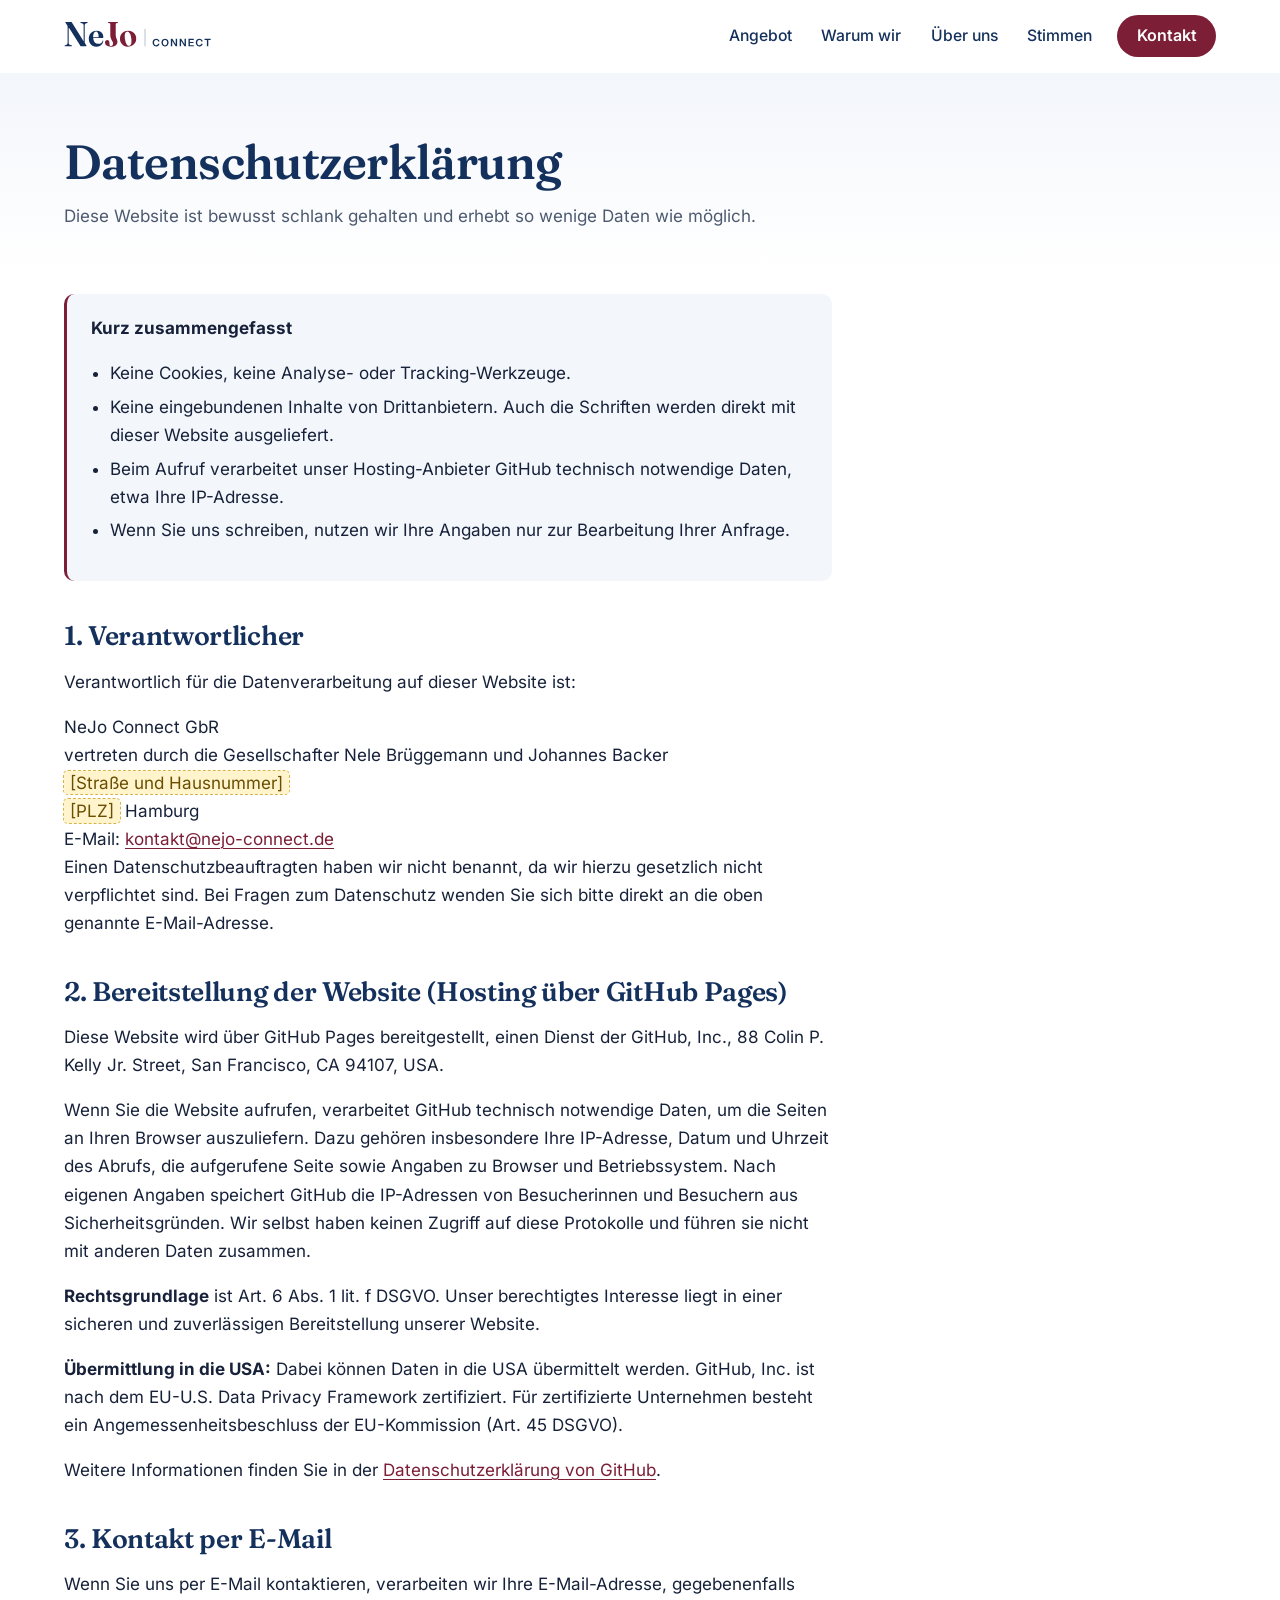
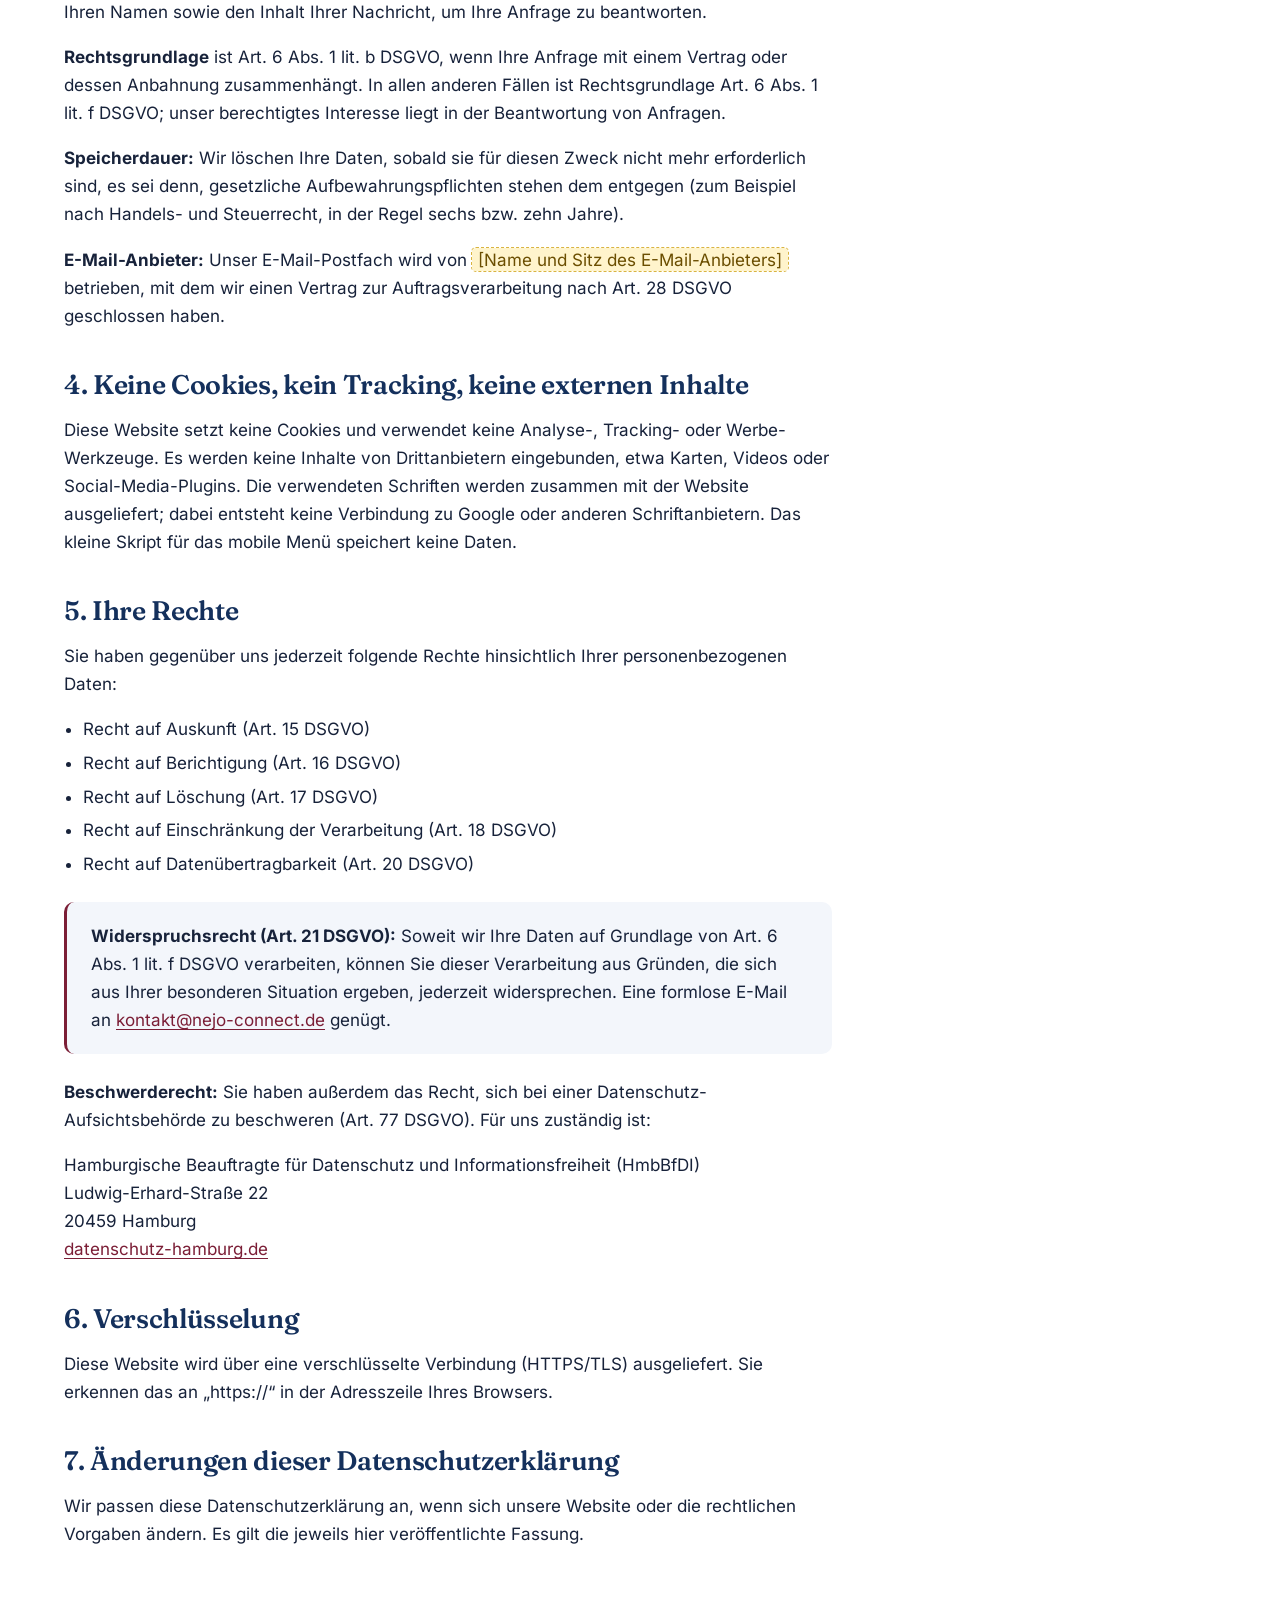
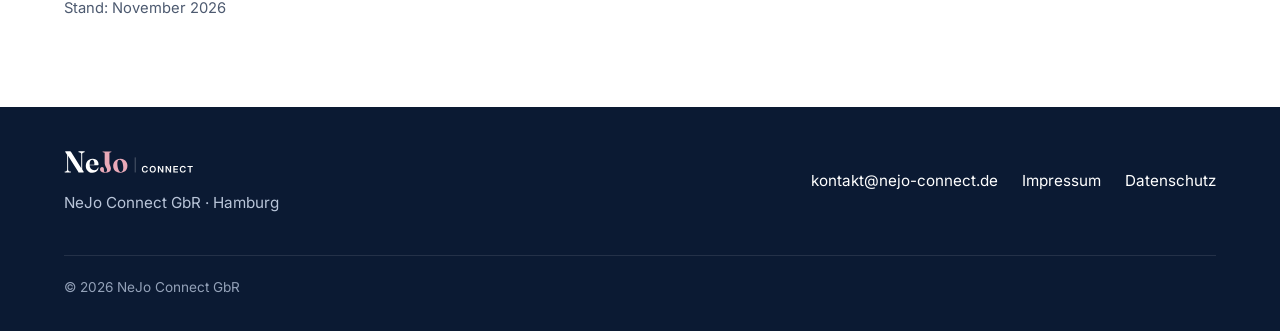
==== datenschutz.html @ c1de3fc2 "Erste Version der Website der NeJo Connect GbR One-Pager mit Angebot, Warum wir, Über uns, Stimmen u" ====
<!doctype html>
<html lang="de" class="no-js">
<head>
  <meta charset="utf-8">
  <meta name="viewport" content="width=device-width, initial-scale=1">
  <title>Datenschutz – NeJo Connect</title>
  <meta name="description" content="Datenschutzerklärung der NeJo Connect GbR, Hamburg.">
  <meta name="theme-color" content="#14305c">
  <link rel="icon" href="assets/img/favicon.svg" type="image/svg+xml">
  <link rel="icon" href="assets/img/favicon-32.png" sizes="32x32" type="image/png">
  <link rel="apple-touch-icon" href="assets/img/apple-touch-icon.png">
  <link rel="preload" href="assets/fonts/fraunces.woff2" as="font" type="font/woff2" crossorigin>
  <link rel="preload" href="assets/fonts/inter.woff2" as="font" type="font/woff2" crossorigin>
  <link rel="stylesheet" href="assets/css/style.css">
  <script src="assets/js/main.js" defer></script>
</head>
<body>
  <a class="skip-link" href="#inhalt">Zum Inhalt springen</a>

  <header class="site-header">
    <div class="container header-inner">
      <a class="brand" href="index.html" aria-label="NeJo Connect – zur Startseite">
        <img src="assets/img/logo.svg" alt="NeJo Connect" width="270" height="70">
      </a>
      <button class="nav-toggle" type="button" aria-expanded="false" aria-controls="hauptnavigation">
        <span class="nav-toggle-icon" aria-hidden="true"></span>
        <span class="nav-toggle-label">Menü</span>
      </button>
      <nav class="site-nav" id="hauptnavigation" aria-label="Hauptnavigation">
        <ul>
          <li><a href="index.html#angebot">Angebot</a></li>
          <li><a href="index.html#warum-wir">Warum wir</a></li>
          <li><a href="index.html#ueber-uns">Über uns</a></li>
          <li><a href="index.html#stimmen">Stimmen</a></li>
          <li><a class="btn btn-primary" href="index.html#kontakt">Kontakt</a></li>
        </ul>
      </nav>
    </div>
  </header>

  <main id="inhalt">
    <div class="legal-hero">
      <div class="container">
        <h1>Datenschutzerklärung</h1>
        <p>Diese Website ist bewusst schlank gehalten und erhebt so wenige Daten wie möglich.</p>
      </div>
    </div>

    <div class="container">
      <article class="legal">
        <div class="box">
          <p><strong>Kurz zusammengefasst</strong></p>
          <ul>
            <li>Keine Cookies, keine Analyse- oder Tracking-Werkzeuge.</li>
            <li>Keine eingebundenen Inhalte von Drittanbietern. Auch die Schriften werden direkt mit dieser Website ausgeliefert.</li>
            <li>Beim Aufruf verarbeitet unser Hosting-Anbieter GitHub technisch notwendige Daten, etwa Ihre IP-Adresse.</li>
            <li>Wenn Sie uns schreiben, nutzen wir Ihre Angaben nur zur Bearbeitung Ihrer Anfrage.</li>
          </ul>
        </div>

        <h2>1. Verantwortlicher</h2>
        <p>Verantwortlich für die Datenverarbeitung auf dieser Website ist:</p>
        <address>
          NeJo Connect GbR<br>
          vertreten durch die Gesellschafter Nele Brüggemann und Johannes Backer<br>
          <span class="placeholder">[Straße und Hausnummer]</span><br>
          <span class="placeholder">[PLZ]</span> Hamburg<br>
          E-Mail: <a href="mailto:kontakt@nejo-connect.de">kontakt@nejo-connect.de</a>
        </address>
        <p>
          Einen Datenschutzbeauftragten haben wir nicht benannt, da wir hierzu gesetzlich nicht
          verpflichtet sind. Bei Fragen zum Datenschutz wenden Sie sich bitte direkt an die oben
          genannte E-Mail-Adresse.
        </p>

        <h2>2. Bereitstellung der Website (Hosting über GitHub Pages)</h2>
        <p>
          Diese Website wird über GitHub Pages bereitgestellt, einen Dienst der GitHub, Inc.,
          88 Colin P. Kelly Jr. Street, San Francisco, CA 94107, USA.
        </p>
        <p>
          Wenn Sie die Website aufrufen, verarbeitet GitHub technisch notwendige Daten, um die Seiten
          an Ihren Browser auszuliefern. Dazu gehören insbesondere Ihre IP-Adresse, Datum und Uhrzeit
          des Abrufs, die aufgerufene Seite sowie Angaben zu Browser und Betriebssystem. Nach eigenen
          Angaben speichert GitHub die IP-Adressen von Besucherinnen und Besuchern aus
          Sicherheitsgründen. Wir selbst haben keinen Zugriff auf diese Protokolle und führen sie nicht
          mit anderen Daten zusammen.
        </p>
        <p>
          <strong>Rechtsgrundlage</strong> ist Art. 6 Abs. 1 lit. f DSGVO. Unser berechtigtes Interesse
          liegt in einer sicheren und zuverlässigen Bereitstellung unserer Website.
        </p>
        <p>
          <strong>Übermittlung in die USA:</strong> Dabei können Daten in die USA übermittelt werden.
          GitHub, Inc. ist nach dem EU-U.S. Data Privacy Framework zertifiziert. Für zertifizierte
          Unternehmen besteht ein Angemessenheitsbeschluss der EU-Kommission (Art. 45 DSGVO).
        </p>
        <p>
          Weitere Informationen finden Sie in der
          <a href="https://docs.github.com/de/site-policy/privacy-policies/github-general-privacy-statement" rel="noopener">Datenschutzerklärung von GitHub</a>.
        </p>

        <h2>3. Kontakt per E-Mail</h2>
        <p>
          Wenn Sie uns per E-Mail kontaktieren, verarbeiten wir Ihre E-Mail-Adresse, gegebenenfalls
          Ihren Namen sowie den Inhalt Ihrer Nachricht, um Ihre Anfrage zu beantworten.
        </p>
        <p>
          <strong>Rechtsgrundlage</strong> ist Art. 6 Abs. 1 lit. b DSGVO, wenn Ihre Anfrage mit einem
          Vertrag oder dessen Anbahnung zusammenhängt. In allen anderen Fällen ist Rechtsgrundlage
          Art. 6 Abs. 1 lit. f DSGVO; unser berechtigtes Interesse liegt in der Beantwortung von Anfragen.
        </p>
        <p>
          <strong>Speicherdauer:</strong> Wir löschen Ihre Daten, sobald sie für diesen Zweck nicht mehr
          erforderlich sind, es sei denn, gesetzliche Aufbewahrungspflichten stehen dem entgegen
          (zum Beispiel nach Handels- und Steuerrecht, in der Regel sechs bzw. zehn Jahre).
        </p>
        <p>
          <strong>E-Mail-Anbieter:</strong> Unser E-Mail-Postfach wird von
          <span class="placeholder">[Name und Sitz des E-Mail-Anbieters]</span> betrieben, mit dem wir
          einen Vertrag zur Auftragsverarbeitung nach Art. 28 DSGVO geschlossen haben.
        </p>

        <h2>4. Keine Cookies, kein Tracking, keine externen Inhalte</h2>
        <p>
          Diese Website setzt keine Cookies und verwendet keine Analyse-, Tracking- oder
          Werbe-Werkzeuge. Es werden keine Inhalte von Drittanbietern eingebunden, etwa Karten, Videos
          oder Social-Media-Plugins. Die verwendeten Schriften werden zusammen mit der Website
          ausgeliefert; dabei entsteht keine Verbindung zu Google oder anderen Schriftanbietern.
          Das kleine Skript für das mobile Menü speichert keine Daten.
        </p>

        <h2>5. Ihre Rechte</h2>
        <p>Sie haben gegenüber uns jederzeit folgende Rechte hinsichtlich Ihrer personenbezogenen Daten:</p>
        <ul>
          <li>Recht auf Auskunft (Art. 15 DSGVO)</li>
          <li>Recht auf Berichtigung (Art. 16 DSGVO)</li>
          <li>Recht auf Löschung (Art. 17 DSGVO)</li>
          <li>Recht auf Einschränkung der Verarbeitung (Art. 18 DSGVO)</li>
          <li>Recht auf Datenübertragbarkeit (Art. 20 DSGVO)</li>
        </ul>

        <div class="box">
          <p>
            <strong>Widerspruchsrecht (Art. 21 DSGVO):</strong> Soweit wir Ihre Daten auf Grundlage
            von Art. 6 Abs. 1 lit. f DSGVO verarbeiten, können Sie dieser Verarbeitung aus Gründen,
            die sich aus Ihrer besonderen Situation ergeben, jederzeit widersprechen. Eine formlose
            E-Mail an <a href="mailto:kontakt@nejo-connect.de">kontakt@nejo-connect.de</a> genügt.
          </p>
        </div>

        <p>
          <strong>Beschwerderecht:</strong> Sie haben außerdem das Recht, sich bei einer
          Datenschutz-Aufsichtsbehörde zu beschweren (Art. 77 DSGVO). Für uns zuständig ist:
        </p>
        <address>
          Hamburgische Beauftragte für Datenschutz und Informationsfreiheit (HmbBfDI)<br>
          Ludwig-Erhard-Straße 22<br>
          20459 Hamburg<br>
          <a href="https://datenschutz-hamburg.de" rel="noopener">datenschutz-hamburg.de</a>
        </address>

        <h2>6. Verschlüsselung</h2>
        <p>
          Diese Website wird über eine verschlüsselte Verbindung (HTTPS/TLS) ausgeliefert. Sie
          erkennen das an „https://“ in der Adresszeile Ihres Browsers.
        </p>

        <h2>7. Änderungen dieser Datenschutzerklärung</h2>
        <p>
          Wir passen diese Datenschutzerklärung an, wenn sich unsere Website oder die rechtlichen
          Vorgaben ändern. Es gilt die jeweils hier veröffentlichte Fassung.
        </p>

        <p class="meta">Stand: November 2026</p>
      </article>
    </div>
  </main>

  <footer class="site-footer">
    <div class="container footer-inner">
      <div class="footer-brand">
        <img src="assets/img/logo-hell.svg" alt="NeJo Connect" width="270" height="70">
        <p>NeJo Connect GbR · Hamburg</p>
      </div>
      <nav class="footer-nav" aria-label="Rechtliches und Kontakt">
        <ul>
          <li><a href="mailto:kontakt@nejo-connect.de">kontakt@nejo-connect.de</a></li>
          <li><a href="impressum.html">Impressum</a></li>
          <li><a href="datenschutz.html" aria-current="page">Datenschutz</a></li>
        </ul>
      </nav>
    </div>
    <div class="container footer-bottom">
      <p>© 2026 NeJo Connect GbR</p>
    </div>
  </footer>
</body>
</html>
---- assets/css/style.css ----
/* ==========================================================================
   NeJo Connect GbR – Stylesheet
   Farben: Weinrot, Marineblau, Weiß · Schriften: Fraunces, Inter (lokal)
   ========================================================================== */

/* ---------- Schriften (lokal gehostet, keine externen Anfragen) ---------- */
@font-face {
  font-family: "Fraunces";
  src: url("../fonts/fraunces.woff2") format("woff2");
  font-weight: 400 700;
  font-style: normal;
  font-display: swap;
}
@font-face {
  font-family: "Inter";
  src: url("../fonts/inter.woff2") format("woff2");
  font-weight: 100 900;
  font-style: normal;
  font-display: swap;
}

/* ---------- Design-Tokens ---------- */
:root {
  --navy-950: #0b1a33;
  --navy-900: #10244a;
  --navy-800: #14305c;
  --navy-600: #2f4d80;
  --navy-200: #c3cfe2;
  --navy-100: #e4eaf4;
  --navy-50: #f3f6fb;

  --wine-800: #63172b;
  --wine-700: #7b1e36;
  --wine-200: #f0b3c1;
  --wine-50: #fbf1f3;

  --ink: #17223a;
  --muted: #4d5a70;
  --line: #d8dfeb;
  --white: #ffffff;

  --font-head: "Fraunces", Georgia, "Times New Roman", serif;
  --font-body: "Inter", system-ui, -apple-system, "Segoe UI", Roboto, Arial, sans-serif;

  --container: 72rem;
  --gutter: 1rem;
  --radius: 1rem;
  --radius-sm: 0.625rem;
  --header-h: 4.5rem;
  --shadow: 0 1px 2px rgb(16 36 74 / 0.06), 0 8px 24px rgb(16 36 74 / 0.06);

  color-scheme: light;
}

@media (min-width: 48rem) {
  :root { --gutter: 2rem; }
}

/* ---------- Basis ---------- */
*,
*::before,
*::after { box-sizing: border-box; }

html {
  -webkit-text-size-adjust: 100%;
  text-size-adjust: 100%;
  scroll-padding-top: calc(var(--header-h) + 1rem);
}
@media (prefers-reduced-motion: no-preference) {
  html { scroll-behavior: smooth; }
}

body {
  margin: 0;
  background: var(--white);
  color: var(--ink);
  font-family: var(--font-body);
  font-size: 1.0625rem;
  line-height: 1.65;
  font-feature-settings: "cv11", "ss01";
  -webkit-font-smoothing: antialiased;
}

img, svg { display: block; max-width: 100%; height: auto; }

h1, h2, h3 {
  font-family: var(--font-head);
  font-weight: 600;
  line-height: 1.12;
  letter-spacing: -0.012em;
  color: var(--navy-800);
  margin: 0 0 0.6em;
  text-wrap: balance;
}
h1 { font-size: clamp(2.25rem, 1.55rem + 3vw, 3.75rem); line-height: 1.06; }
h2 { font-size: clamp(1.85rem, 1.4rem + 1.8vw, 2.75rem); }
h3 { font-size: clamp(1.25rem, 1.15rem + 0.4vw, 1.45rem); line-height: 1.25; }

p { margin: 0 0 1em; }
p:last-child { margin-bottom: 0; }

a { color: var(--wine-700); text-underline-offset: 0.18em; text-decoration-thickness: 1px; }
a:hover { color: var(--wine-800); text-decoration-thickness: 2px; }

:focus-visible {
  outline: 3px solid var(--navy-600);
  outline-offset: 3px;
  border-radius: 4px;
}

.container {
  width: 100%;
  max-width: calc(var(--container) + 2 * var(--gutter));
  margin-inline: auto;
  padding-inline: var(--gutter);
}

.visually-hidden {
  position: absolute !important;
  width: 1px; height: 1px;
  padding: 0; margin: -1px;
  overflow: hidden; clip: rect(0 0 0 0);
  white-space: nowrap; border: 0;
}

.skip-link {
  position: absolute;
  left: 1rem; top: -4rem;
  z-index: 100;
  padding: 0.75rem 1rem;
  background: var(--navy-800);
  color: var(--white);
  border-radius: var(--radius-sm);
  font-weight: 600;
  text-decoration: none;
}
.skip-link:focus { top: 1rem; color: var(--white); }

/* ---------- Buttons ---------- */
.btn {
  display: inline-flex;
  align-items: center;
  justify-content: center;
  gap: 0.5rem;
  min-height: 3rem;
  padding: 0.75rem 1.4rem;
  border: 1.5px solid transparent;
  border-radius: 999px;
  font: 600 1rem/1.2 var(--font-body);
  text-decoration: none;
  cursor: pointer;
  transition: background-color 0.15s ease, color 0.15s ease, border-color 0.15s ease;
}
.btn svg { width: 1.1em; height: 1.1em; flex: none; }
.btn-primary { background: var(--wine-700); color: var(--white); }
.btn-primary:hover { background: var(--wine-800); color: var(--white); }
.btn-outline { border-color: var(--navy-800); color: var(--navy-800); background: transparent; }
.btn-outline:hover { background: var(--navy-800); color: var(--white); }
.btn-light { background: var(--white); color: var(--wine-700); }
.btn-light:hover { background: var(--wine-50); color: var(--wine-800); }

/* ---------- Header & Navigation ---------- */
.site-header {
  position: sticky;
  top: 0;
  z-index: 50;
  background: rgb(255 255 255 / 0.92);
  -webkit-backdrop-filter: saturate(160%) blur(10px);
  backdrop-filter: saturate(160%) blur(10px);
  border-bottom: 1px solid transparent;
  transition: border-color 0.2s ease, box-shadow 0.2s ease;
}
.site-header.is-scrolled { border-bottom-color: var(--line); box-shadow: 0 4px 18px rgb(16 36 74 / 0.06); }

.header-inner {
  display: flex;
  align-items: center;
  justify-content: space-between;
  gap: 1rem;
  min-height: var(--header-h);
}

.brand { display: inline-flex; align-items: center; flex: none; border-radius: 6px; }
.brand img { height: 2.4rem; width: auto; }

.nav-toggle {
  display: none;
  align-items: center;
  gap: 0.5rem;
  min-height: 2.75rem;
  padding: 0.5rem 0.9rem;
  border: 1.5px solid var(--line);
  border-radius: 999px;
  background: var(--white);
  color: var(--navy-800);
  font: 600 0.95rem/1 var(--font-body);
  cursor: pointer;
}
.nav-toggle-icon,
.nav-toggle-icon::before,
.nav-toggle-icon::after {
  display: block;
  width: 1.1rem;
  height: 2px;
  background: currentColor;
  border-radius: 2px;
  transition: transform 0.2s ease, background-color 0.2s ease;
}
.nav-toggle-icon { position: relative; }
.nav-toggle-icon::before,
.nav-toggle-icon::after { content: ""; position: absolute; left: 0; }
.nav-toggle-icon::before { top: -6px; }
.nav-toggle-icon::after { top: 6px; }
.site-header.is-open .nav-toggle-icon { background: transparent; }
.site-header.is-open .nav-toggle-icon::before { transform: translateY(6px) rotate(45deg); }
.site-header.is-open .nav-toggle-icon::after { transform: translateY(-6px) rotate(-45deg); }

.site-nav ul {
  display: flex;
  align-items: center;
  gap: 0.25rem;
  margin: 0;
  padding: 0;
  list-style: none;
}
.site-nav a:not(.btn) {
  display: block;
  padding: 0.5rem 0.8rem;
  border-radius: 999px;
  color: var(--navy-800);
  font-weight: 500;
  font-size: 0.98rem;
  text-decoration: none;
}
.site-nav a:not(.btn):hover { background: var(--navy-50); color: var(--wine-700); }
.site-nav .btn { margin-left: 0.5rem; min-height: 2.6rem; padding: 0.55rem 1.15rem; }

/* Mobil: aufklappbares Menü (nur mit JavaScript, sonst bleibt alles sichtbar) */
@media (max-width: 55.99rem) {
  .js .nav-toggle { display: inline-flex; }
  .js .site-nav {
    position: absolute;
    top: 100%;
    left: 0;
    right: 0;
    display: none;
    padding: 0.75rem var(--gutter) 1.25rem;
    background: var(--white);
    border-bottom: 1px solid var(--line);
    box-shadow: 0 16px 30px rgb(16 36 74 / 0.08);
  }
  .js .site-header.is-open .site-nav { display: block; }
  .js .site-nav ul { flex-direction: column; align-items: stretch; gap: 0.15rem; }
  .js .site-nav a:not(.btn) { padding: 0.8rem 0.6rem; border-radius: var(--radius-sm); font-size: 1.05rem; }
  .js .site-nav .btn { margin: 0.6rem 0 0; width: 100%; min-height: 3rem; }

  .no-js .header-inner { flex-wrap: wrap; padding-block: 0.75rem; }
  .no-js .site-nav ul { flex-wrap: wrap; }
}

/* ---------- Abschnitte allgemein ---------- */
.section { padding-block: clamp(4rem, 3rem + 4vw, 6.5rem); }
.section-head { max-width: 46rem; margin-bottom: clamp(2rem, 1.5rem + 2vw, 3.25rem); }
.section-head p { color: var(--muted); font-size: 1.125rem; }

.eyebrow {
  display: inline-flex;
  align-items: center;
  gap: 0.6rem;
  margin: 0 0 1rem;
  color: var(--wine-700);
  font-size: 0.8rem;
  font-weight: 650;
  letter-spacing: 0.12em;
  text-transform: uppercase;
}
.eyebrow::before {
  content: "";
  width: 1.75rem;
  height: 2px;
  background: currentColor;
}

/* ---------- Hero ---------- */
.hero {
  position: relative;
  overflow: hidden;
  padding-block: clamp(3rem, 2rem + 4vw, 5.5rem) clamp(1.5rem, 1rem + 1.5vw, 2.5rem);
  background:
    radial-gradient(60rem 30rem at 85% 10%, rgb(123 30 54 / 0.06), transparent 60%),
    linear-gradient(180deg, var(--navy-50) 0%, var(--white) 100%);
}
.hero-grid { display: grid; gap: 2.5rem; align-items: center; }
.hero h1 { max-width: 16ch; }
.hero h1 .accent { color: var(--wine-700); }
.hero-lead { max-width: 36rem; font-size: clamp(1.1rem, 1.02rem + 0.35vw, 1.25rem); color: var(--muted); }
.hero-actions { display: flex; flex-wrap: wrap; gap: 0.75rem; margin-top: 2rem; }

.hero-visual { max-width: 32rem; width: 100%; margin-inline: auto; }
.hero-visual figcaption {
  margin-top: 0.5rem;
  text-align: center;
  color: var(--muted);
  font-size: 0.92rem;
}
.venn text { font-family: var(--font-body); }
.venn .venn-name { font-family: var(--font-head); font-weight: 600; font-size: 27px; }
.venn .venn-item { font-size: 16.5px; fill: var(--muted); }
.venn .venn-center { font-family: var(--font-head); font-weight: 600; font-size: 19px; fill: var(--white); }

@media (max-width: 40rem) {
  .venn .venn-name { font-size: 31px; }
  .venn .venn-item { font-size: 19px; }
  .venn .venn-center { font-size: 21px; }
}

.hero-facts {
  display: grid;
  gap: 1rem;
  margin: clamp(2.5rem, 2rem + 2vw, 3.5rem) 0 0;
  padding: 1.5rem 0 0;
  border-top: 1px solid var(--line);
  list-style: none;
}
.hero-facts li { display: flex; flex-direction: column; gap: 0.1rem; }
.hero-facts strong {
  font-family: var(--font-head);
  font-weight: 600;
  font-size: 1.3rem;
  color: var(--navy-800);
}
.hero-facts span { color: var(--muted); font-size: 0.98rem; }

@media (min-width: 40rem) {
  .hero-facts { grid-template-columns: repeat(3, 1fr); gap: 2rem; }
}
@media (min-width: 56rem) {
  .hero-grid { grid-template-columns: 1.15fr 0.85fr; gap: 3rem; }
  .hero-visual { margin-right: 0; }
}

/* ---------- Angebot ---------- */
.offers { display: grid; gap: 1.25rem; }
@media (min-width: 60rem) { .offers { grid-template-columns: repeat(3, 1fr); } }

.offer {
  position: relative;
  display: flex;
  flex-direction: column;
  padding: 1.75rem;
  background: var(--white);
  border: 1px solid var(--line);
  border-radius: var(--radius);
  box-shadow: var(--shadow);
}
.offer-featured { border-top: 4px solid var(--wine-700); }
.offer-top { display: flex; align-items: center; justify-content: space-between; gap: 1rem; margin-bottom: 1.25rem; }
.offer-num {
  font-family: var(--font-head);
  font-size: 1.15rem;
  font-weight: 600;
  color: var(--wine-700);
}
.badge {
  display: inline-block;
  padding: 0.3rem 0.7rem;
  border-radius: 999px;
  background: var(--wine-50);
  color: var(--wine-700);
  font-size: 0.78rem;
  font-weight: 650;
  letter-spacing: 0.04em;
}
.offer > p { color: var(--muted); }
.offer-note {
  margin-top: auto;
  padding-top: 1rem;
  border-top: 1px dashed var(--line);
  color: var(--muted);
  font-size: 0.92rem;
}

.checklist { margin: 0.25rem 0 1.25rem; padding: 0; list-style: none; }
.checklist li {
  position: relative;
  padding: 0.3rem 0 0.3rem 1.85rem;
}
.checklist li::before {
  content: "";
  position: absolute;
  left: 0;
  top: 0.62rem;
  width: 1.15rem;
  height: 1.15rem;
  border-radius: 50%;
  background: var(--navy-50) url("data:image/svg+xml,%3Csvg xmlns='http://www.w3.org/2000/svg' viewBox='0 0 20 20'%3E%3Cpath d='M5.5 10.5l3 3 6-7' fill='none' stroke='%237b1e36' stroke-width='2.2' stroke-linecap='round' stroke-linejoin='round'/%3E%3C/svg%3E") center / 0.85rem no-repeat;
  box-shadow: inset 0 0 0 1px var(--navy-100);
}

.facts-panel {
  margin-top: 2rem;
  padding: clamp(1.5rem, 1rem + 2vw, 2.25rem);
  border-radius: var(--radius);
  background: var(--navy-50);
  border: 1px solid var(--navy-100);
}
.facts-panel h3 { margin-bottom: 1.25rem; }
.facts-grid { display: grid; gap: 1.25rem 2rem; margin: 0; }
.facts-grid div { padding-left: 1rem; border-left: 2px solid var(--wine-200); }
.facts-grid dt { font-weight: 650; color: var(--navy-800); }
.facts-grid dd { margin: 0.15rem 0 0; color: var(--muted); font-size: 0.98rem; }
@media (min-width: 40rem) { .facts-grid { grid-template-columns: repeat(2, 1fr); } }
@media (min-width: 60rem) { .facts-grid { grid-template-columns: repeat(3, 1fr); } }

/* ---------- Warum wir (dunkel) ---------- */
.section-dark {
  background:
    radial-gradient(50rem 26rem at 100% 0%, rgb(123 30 54 / 0.28), transparent 65%),
    var(--navy-900);
  color: #d2dbea;
}
.section-dark h2,
.section-dark h3 { color: var(--white); }
.section-dark .eyebrow { color: var(--wine-200); }
.section-dark .section-head p { color: #d2dbea; }
.section-dark :focus-visible { outline-color: var(--white); }

.reasons { display: grid; gap: 1px; margin: 0; padding: 0; list-style: none; background: rgb(255 255 255 / 0.12); border-radius: var(--radius); overflow: hidden; }
.reasons li { padding: clamp(1.5rem, 1.2rem + 1vw, 2.1rem); background: var(--navy-900); }
.reason-kicker {
  display: block;
  margin-bottom: 0.6rem;
  font-family: var(--font-head);
  font-size: clamp(2rem, 1.6rem + 1.4vw, 2.6rem);
  font-weight: 600;
  line-height: 1;
  color: var(--wine-200);
}
.reasons h3 { margin-bottom: 0.4rem; }
.reasons p { color: #c4cfe2; }
@media (min-width: 48rem) { .reasons { grid-template-columns: repeat(2, 1fr); } }

.practice-note {
  display: flex;
  gap: 1rem;
  align-items: flex-start;
  margin-top: 2rem;
  max-width: 50rem;
  color: #d2dbea;
}
.practice-note svg { flex: none; width: 1.6rem; height: 1.6rem; margin-top: 0.1rem; color: var(--wine-200); }

/* ---------- Über uns ---------- */
.people { display: grid; gap: 1.5rem; }
@media (min-width: 60rem) { .people { grid-template-columns: repeat(2, 1fr); gap: 2rem; } }

.person {
  display: flex;
  flex-direction: column;
  padding: clamp(1.5rem, 1.2rem + 1vw, 2.25rem);
  border: 1px solid var(--line);
  border-radius: var(--radius);
  background: var(--white);
  box-shadow: var(--shadow);
}
.person-head { display: flex; align-items: center; gap: 1.25rem; margin-bottom: 1.25rem; }
.person-photo {
  flex: none;
  width: 6.5rem;
  height: 6.5rem;
  border-radius: 1.25rem;
  overflow: hidden;
}
.person-photo img { width: 100%; height: 100%; object-fit: cover; }
.photo-placeholder {
  display: grid;
  place-items: center;
  align-content: center;
  gap: 0.1rem;
  background: linear-gradient(145deg, var(--navy-100), var(--wine-50));
  border: 1.5px dashed var(--navy-200);
  color: var(--navy-800);
  text-align: center;
}
.photo-placeholder .initials { font-family: var(--font-head); font-size: 1.9rem; font-weight: 600; line-height: 1; }
.photo-placeholder small { font-size: 0.7rem; color: var(--muted); }
@media (max-width: 30rem) {
  .person-head { gap: 1rem; }
  .person-photo { width: 4.75rem; height: 4.75rem; border-radius: 1rem; }
  .photo-placeholder .initials { font-size: 1.45rem; }
  .photo-placeholder small { font-size: 0.62rem; }
}
.person h3 { margin: 0 0 0.2rem; font-size: clamp(1.35rem, 1.2rem + 0.5vw, 1.6rem); }
.person-role { margin: 0; color: var(--wine-700); font-weight: 600; font-size: 0.98rem; line-height: 1.4; }
.person > p { color: var(--muted); }

.tags { display: flex; flex-wrap: wrap; gap: 0.5rem; margin: 0.25rem 0 1.25rem; padding: 0; list-style: none; }
.tags li {
  padding: 0.28rem 0.75rem;
  border-radius: 999px;
  background: var(--navy-50);
  border: 1px solid var(--navy-100);
  color: var(--navy-800);
  font-size: 0.86rem;
  font-weight: 550;
}

.stations { margin: auto 0 0; padding: 1.25rem 0 0; border-top: 1px solid var(--line); list-style: none; }
.stations li { position: relative; padding: 0.25rem 0 0.25rem 1.4rem; font-size: 0.97rem; }
.stations li::before {
  content: "";
  position: absolute;
  left: 0.2rem;
  top: 0.78rem;
  width: 0.5rem;
  height: 0.5rem;
  border-radius: 50%;
  border: 2px solid var(--wine-700);
}
.stations-title { margin: auto 0 0; padding-top: 1.25rem; border-top: 1px solid var(--line); font-size: 0.8rem; font-weight: 650; letter-spacing: 0.1em; text-transform: uppercase; color: var(--muted); }
.stations-title + .stations { margin-top: 0.4rem; padding-top: 0; border-top: 0; }

.together {
  margin-top: 2rem;
  padding: 1.5rem clamp(1.25rem, 1rem + 1vw, 2rem);
  border-radius: var(--radius);
  background: var(--navy-50);
  border: 1px solid var(--navy-100);
}
.together p { margin: 0; }
.together strong { color: var(--navy-800); }

/* Platzhalter – vor der Veröffentlichung ersetzen */
.placeholder {
  padding: 0.1em 0.35em;
  border-radius: 4px;
  background: #fff4cc;
  color: #6b4e00;
  outline: 1px dashed #d9b440;
  font-style: normal;
  -webkit-box-decoration-break: clone;
  box-decoration-break: clone;
}
li.placeholder,
p.placeholder { display: block; padding: 0.6rem 0.8rem; }
.stations li.placeholder { padding-left: 0.8rem; }
.stations li.placeholder::before { display: none; }

/* ---------- Stimmen ---------- */
.section-tint { background: var(--navy-50); }
.testimonials { display: grid; gap: 1.25rem; }
@media (min-width: 48rem) { .testimonials { grid-template-columns: repeat(2, 1fr); } }

.testimonial {
  margin: 0;
  padding: 1.75rem;
  border-radius: var(--radius);
  background: var(--white);
  border: 1px solid var(--line);
}
.testimonial blockquote { margin: 0 0 1rem; font-family: var(--font-head); font-size: 1.2rem; line-height: 1.45; color: var(--navy-800); }
.testimonial figcaption { color: var(--muted); font-size: 0.95rem; }

.testimonial-empty {
  display: flex;
  gap: 1.25rem;
  align-items: flex-start;
  padding: clamp(1.5rem, 1.2rem + 1vw, 2.25rem);
  border: 1.5px dashed var(--navy-200);
  border-radius: var(--radius);
  background: rgb(255 255 255 / 0.6);
  max-width: 46rem;
}
.testimonial-empty svg { flex: none; width: 2.5rem; height: 2.5rem; color: var(--wine-700); }
.testimonial-empty p { color: var(--muted); }
.testimonial-empty strong { display: block; margin-bottom: 0.25rem; font-family: var(--font-head); font-size: 1.25rem; font-weight: 600; color: var(--navy-800); }

/* ---------- Kontakt ---------- */
.section-contact {
  background:
    radial-gradient(40rem 22rem at 0% 100%, rgb(16 36 74 / 0.35), transparent 70%),
    var(--wine-700);
  color: #f7e6ea;
}
.section-contact h2 { color: var(--white); }
.section-contact .eyebrow { color: var(--wine-200); }
.section-contact :focus-visible { outline-color: var(--white); }
.contact-grid { display: grid; gap: 2.5rem; align-items: end; }
@media (min-width: 56rem) { .contact-grid { grid-template-columns: 1.1fr 0.9fr; gap: 4rem; } }
.contact-lead { font-size: 1.15rem; max-width: 36rem; }

.contact-card {
  padding: clamp(1.5rem, 1.2rem + 1vw, 2.25rem);
  border-radius: var(--radius);
  background: rgb(255 255 255 / 0.08);
  border: 1px solid rgb(255 255 255 / 0.22);
}
.contact-label { margin: 0 0 0.35rem; font-size: 0.8rem; font-weight: 650; letter-spacing: 0.1em; text-transform: uppercase; color: var(--wine-200); }
.contact-mail {
  display: inline-block;
  margin-bottom: 1.25rem;
  font-family: var(--font-head);
  font-size: clamp(1.35rem, 1.1rem + 1.2vw, 1.9rem);
  font-weight: 600;
  line-height: 1.2;
  color: var(--white);
  overflow-wrap: anywhere;
}
.contact-mail:hover { color: var(--white); text-decoration-thickness: 2px; }
.contact-meta { display: flex; flex-wrap: wrap; gap: 0.4rem 1.25rem; margin: 1.5rem 0 0; padding: 0; list-style: none; font-size: 0.95rem; }
.contact-meta li { display: inline-flex; align-items: center; gap: 0.45rem; }
.contact-meta li::before { content: ""; width: 0.4rem; height: 0.4rem; border-radius: 50%; background: var(--wine-200); }

/* ---------- Footer ---------- */
.site-footer { background: var(--navy-950); color: #b9c5d9; font-size: 0.95rem; }
.footer-inner {
  display: flex;
  flex-wrap: wrap;
  align-items: center;
  justify-content: space-between;
  gap: 1.5rem 2rem;
  padding-block: 2.5rem;
}
.footer-brand { display: flex; flex-direction: column; align-items: flex-start; gap: 0.6rem; }
.footer-brand img { height: 2.1rem; width: auto; }
.footer-brand p { margin: 0; }
.footer-nav ul { display: flex; flex-wrap: wrap; gap: 0.5rem 1.5rem; margin: 0; padding: 0; list-style: none; }
.site-footer a { color: var(--white); text-decoration: none; }
.site-footer a:hover { color: var(--wine-200); text-decoration: underline; }
.site-footer :focus-visible { outline-color: var(--white); }
.footer-bottom { padding-bottom: 2rem; font-size: 0.85rem; color: #93a1b8; }
.footer-bottom p { margin: 0; padding-top: 1.25rem; border-top: 1px solid rgb(255 255 255 / 0.1); }

/* ---------- Rechtstexte (Impressum, Datenschutz) ---------- */
.legal-hero {
  padding-block: clamp(2.5rem, 2rem + 3vw, 4rem) clamp(1.5rem, 1rem + 2vw, 2.5rem);
  background: linear-gradient(180deg, var(--navy-50) 0%, var(--white) 100%);
}
.legal-hero h1 { font-size: clamp(2.1rem, 1.6rem + 2vw, 3rem); margin-bottom: 0.3em; }
.legal-hero p { color: var(--muted); }
.legal { max-width: 48rem; padding-bottom: clamp(3.5rem, 3rem + 3vw, 5.5rem); }
.legal h2 { font-size: clamp(1.35rem, 1.2rem + 0.6vw, 1.7rem); margin-top: 2.5rem; }
.legal h3 { font-size: 1.15rem; margin-top: 1.75rem; margin-bottom: 0.4em; }
.legal ul { padding-left: 1.2rem; }
.legal li { margin-bottom: 0.35rem; }
.legal address { font-style: normal; }
.legal .box {
  margin: 1.5rem 0;
  padding: 1.25rem 1.5rem;
  border-radius: var(--radius-sm);
  background: var(--navy-50);
  border-left: 3px solid var(--wine-700);
}
.legal .meta { margin-top: 3rem; color: var(--muted); font-size: 0.92rem; }

/* ---------- Druck ---------- */
@media print {
  .site-header, .nav-toggle, .hero-visual, .skip-link { display: none !important; }
  .section-dark, .section-contact, .site-footer { background: none !important; color: #000 !important; }
  .section-dark h2, .section-dark h3, .section-contact h2, .contact-mail { color: #000 !important; }
  a[href^="mailto:"]::after { content: ""; }
}
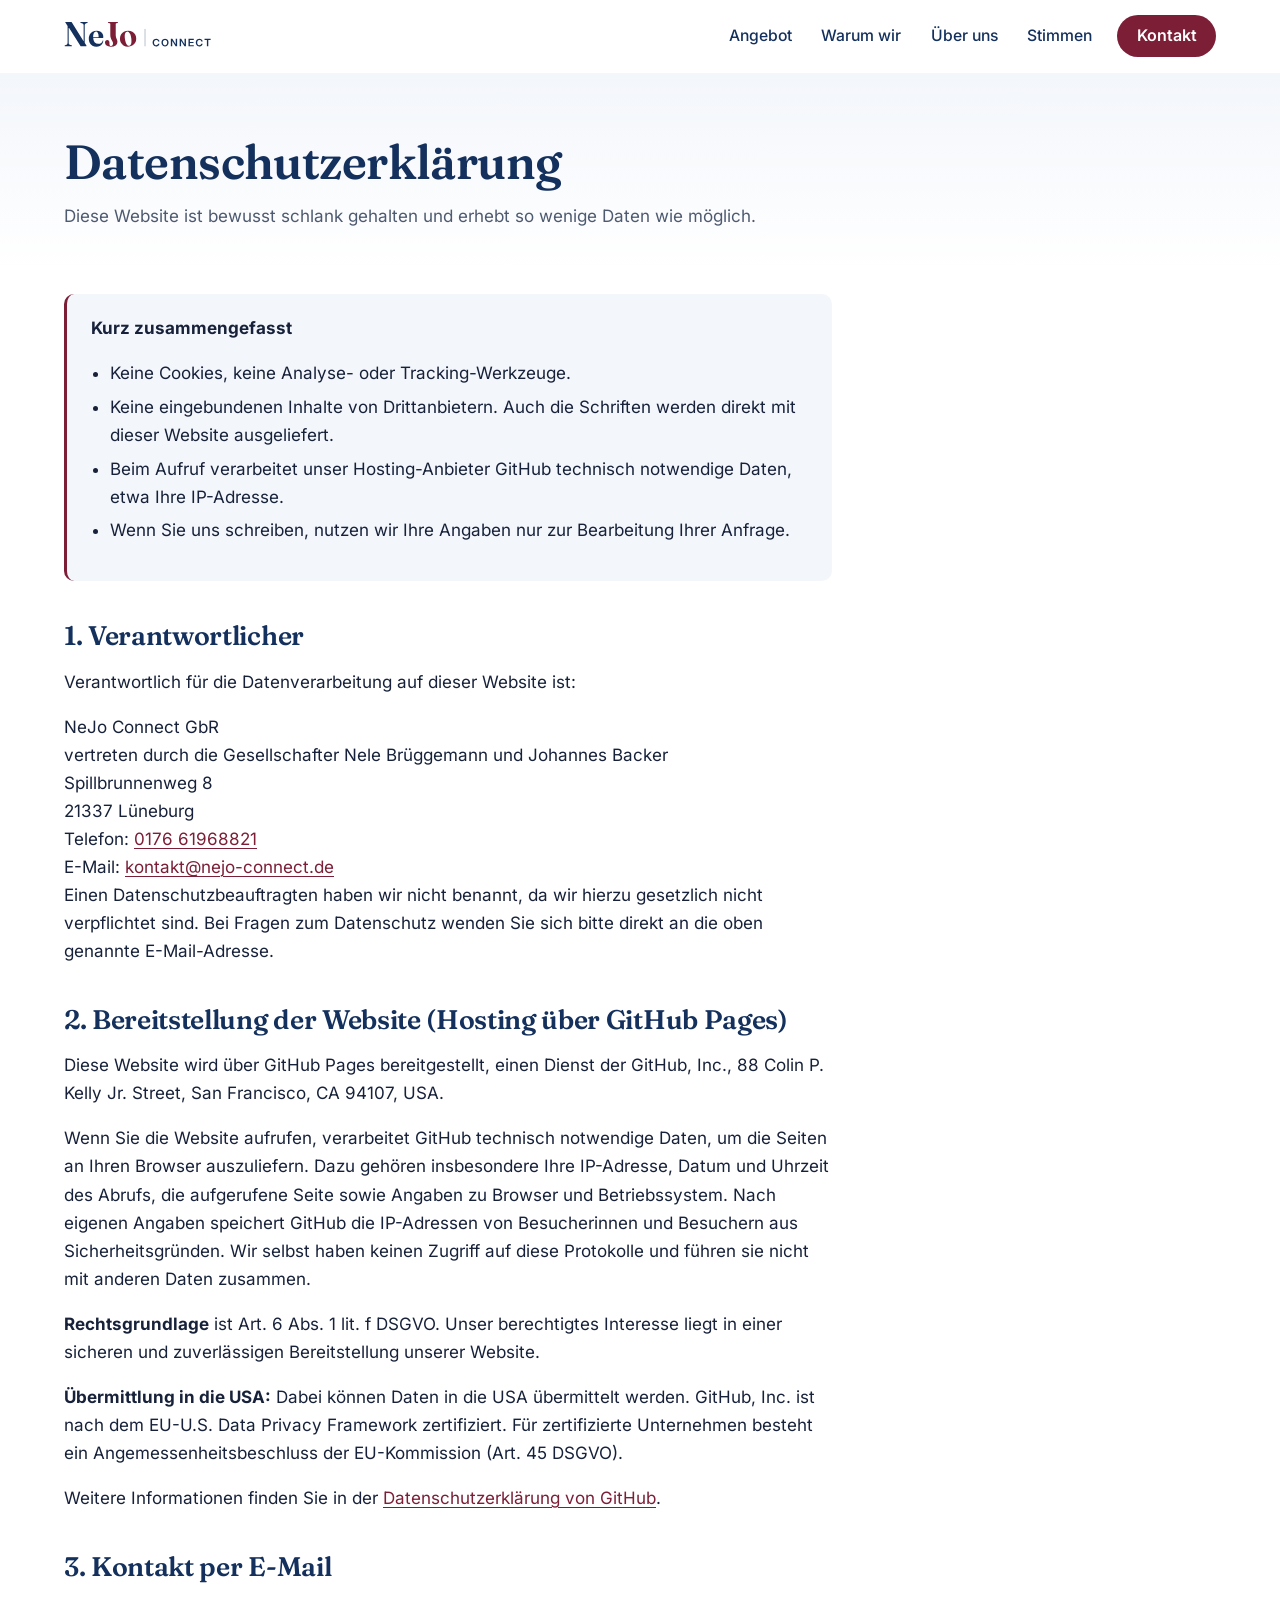
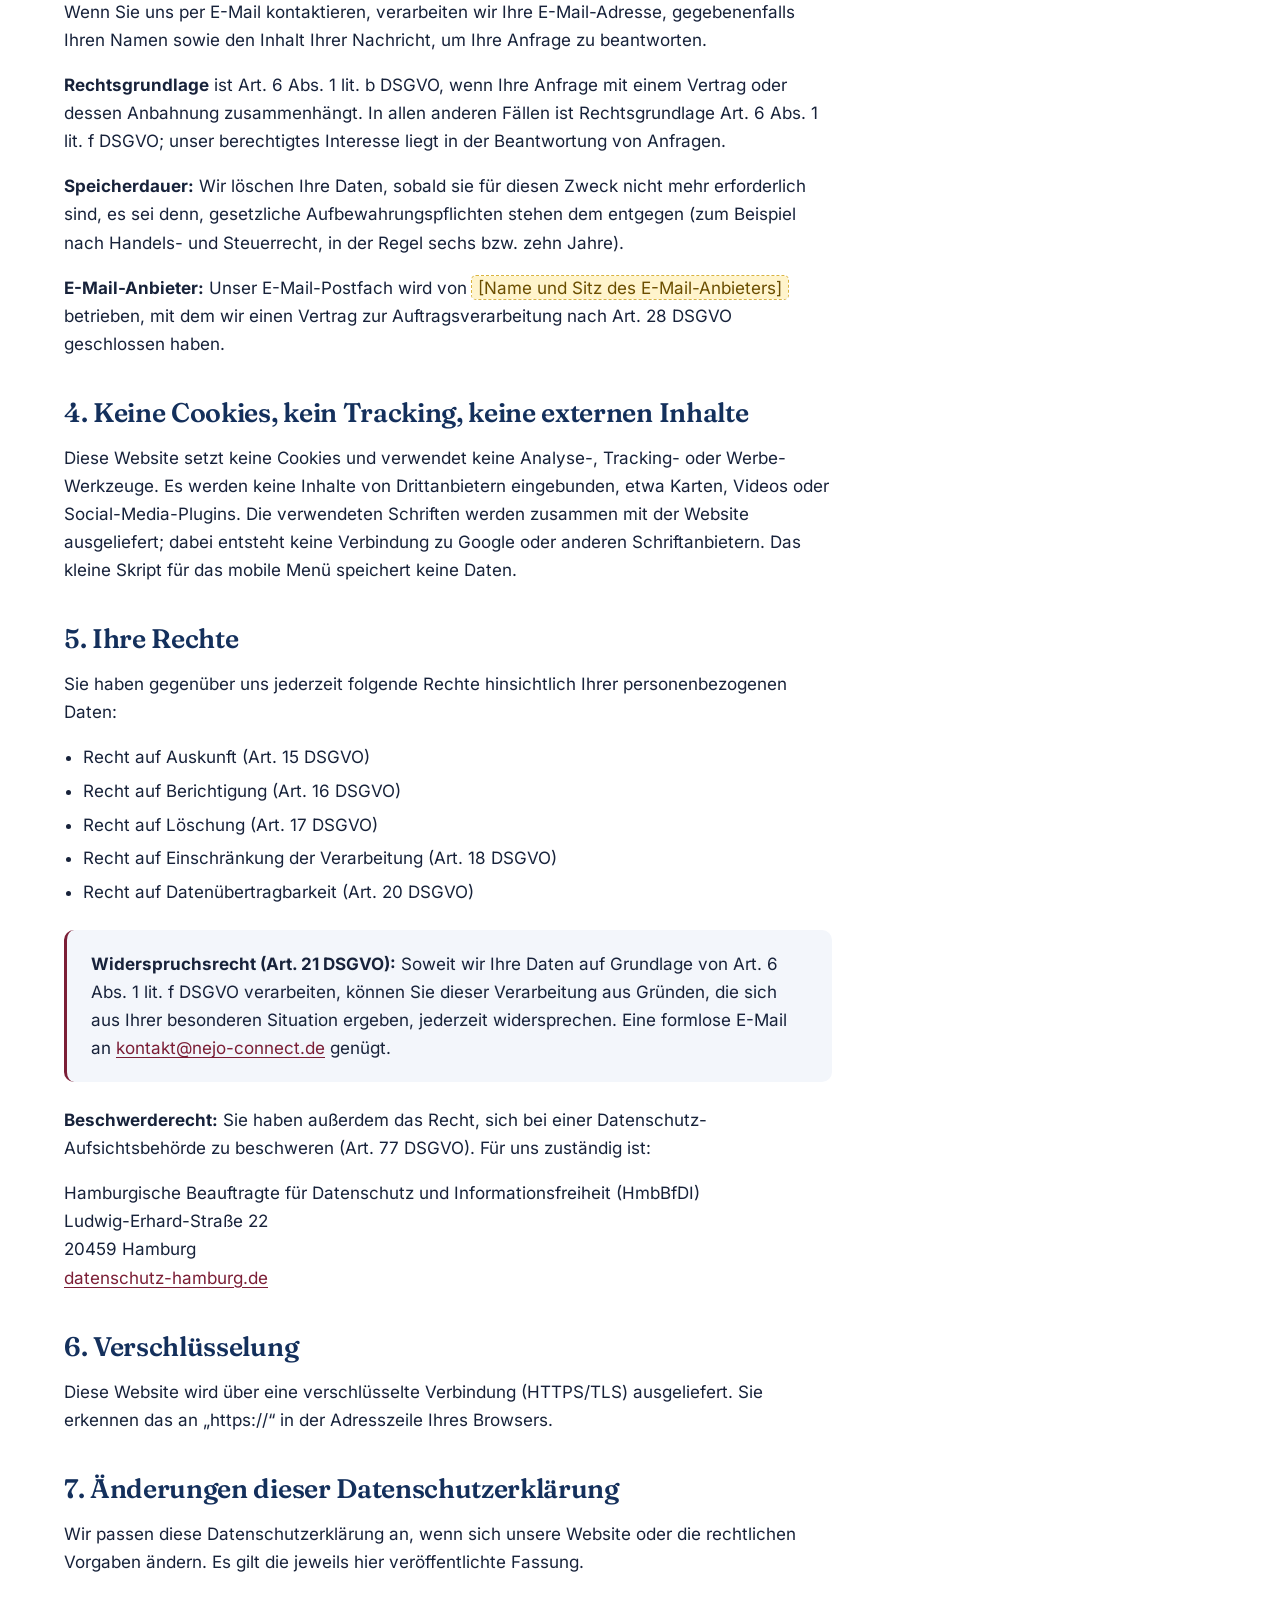
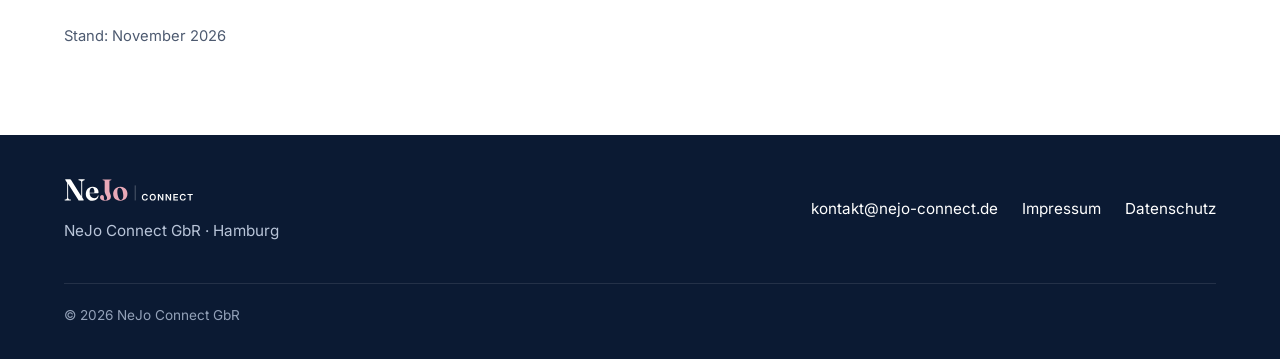
==== commit a6d28fba: "Impressum und Datenschutz: Anschrift und Telefon ergänzen Anschrift und Telefonnummer von Johannes B" ====
--- a/datenschutz.html
+++ b/datenschutz.html
@@ -63,8 +63,9 @@
         <address>
           NeJo Connect GbR<br>
           vertreten durch die Gesellschafter Nele Brüggemann und Johannes Backer<br>
-          <span class="placeholder">[Straße und Hausnummer]</span><br>
-          <span class="placeholder">[PLZ]</span> Hamburg<br>
+          Spillbrunnenweg 8<br>
+          21337 Lüneburg<br>
+          Telefon: <a href="tel:+4917661968821">0176 61968821</a><br>
           E-Mail: <a href="mailto:kontakt@nejo-connect.de">kontakt@nejo-connect.de</a>
         </address>
         <p>
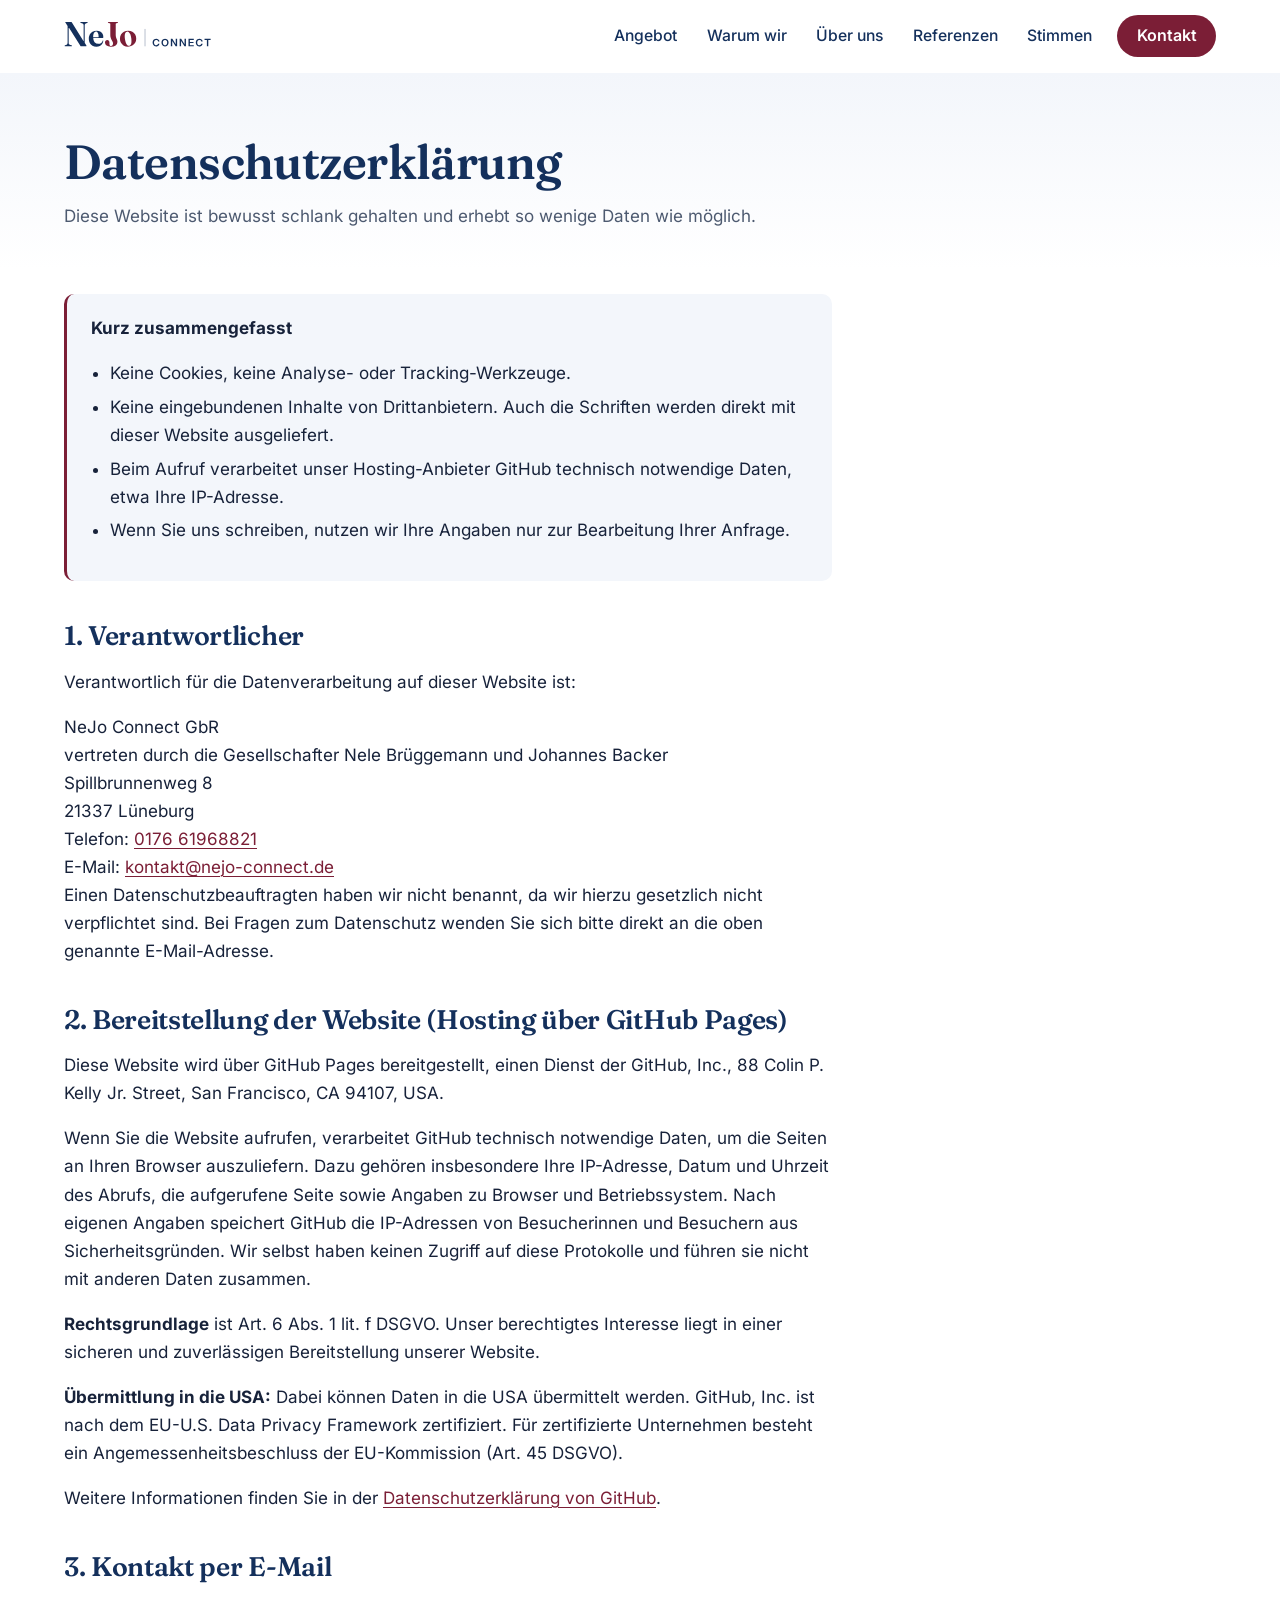
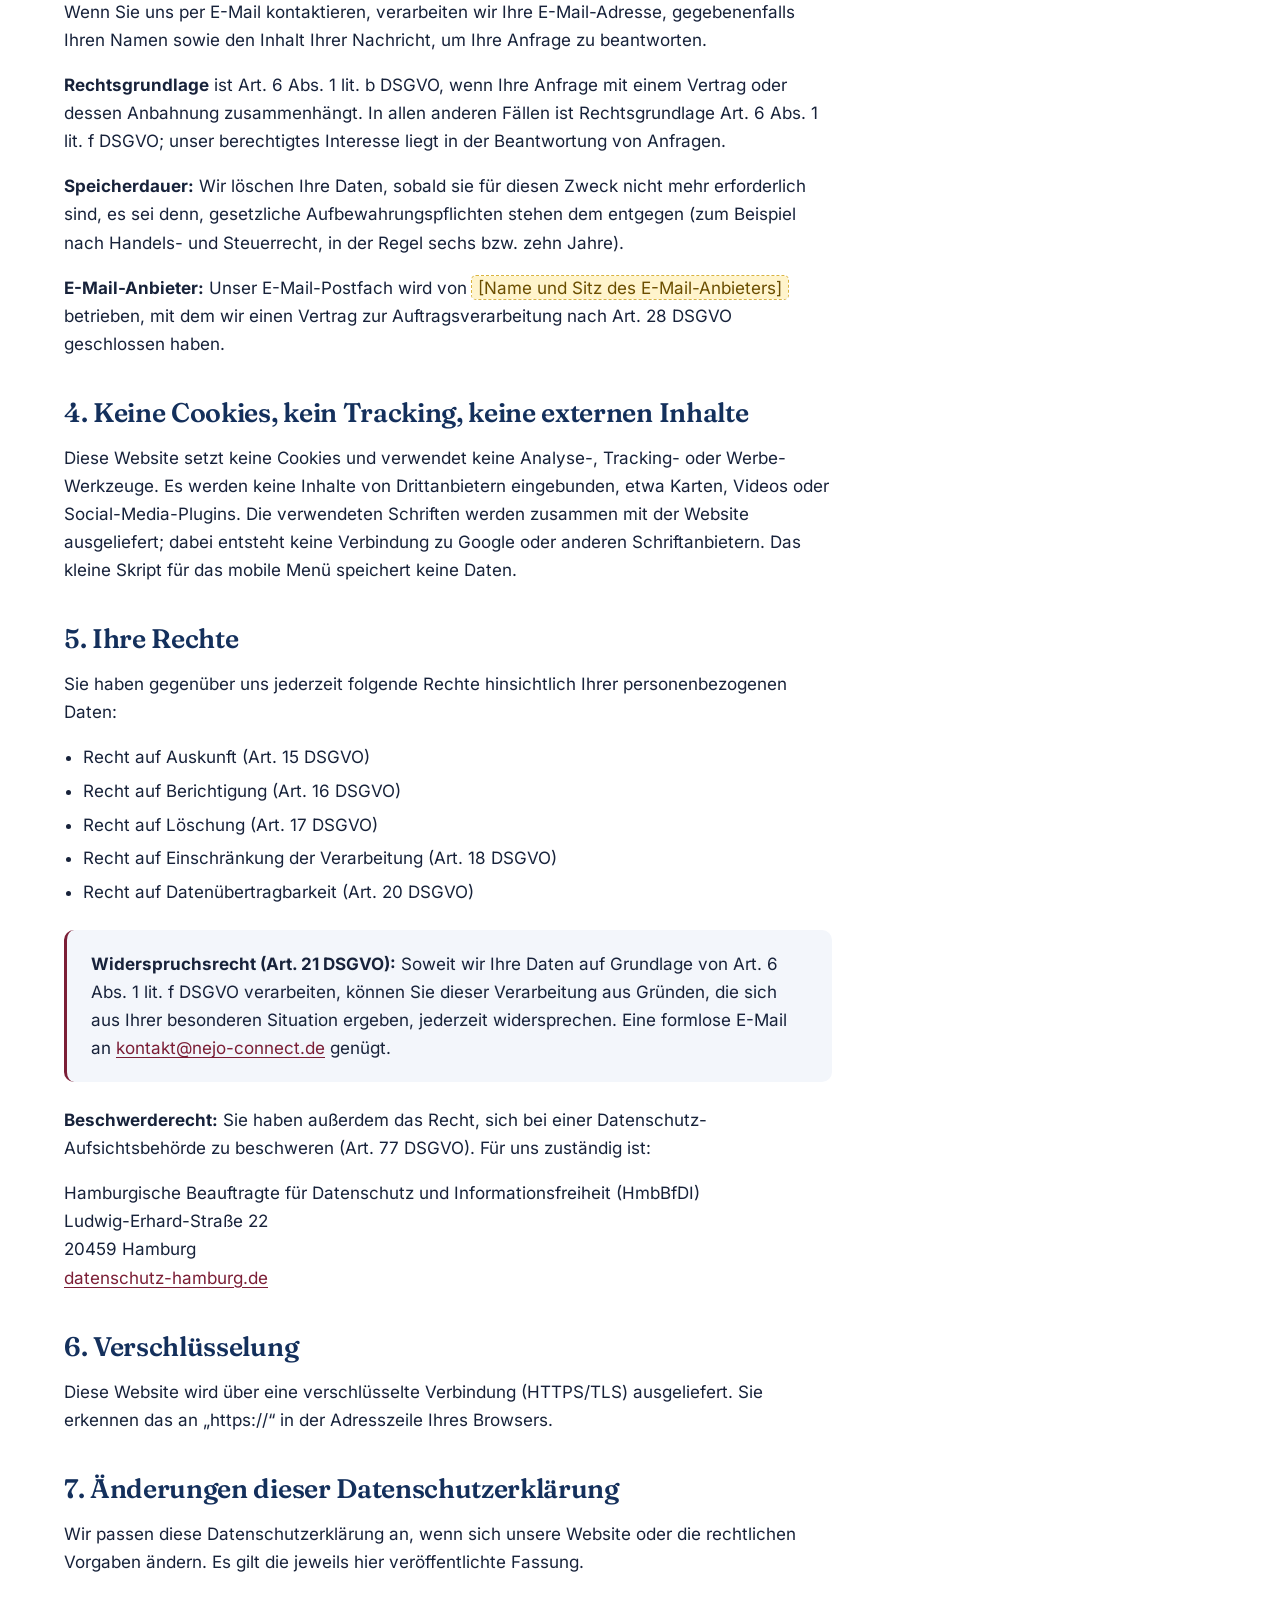
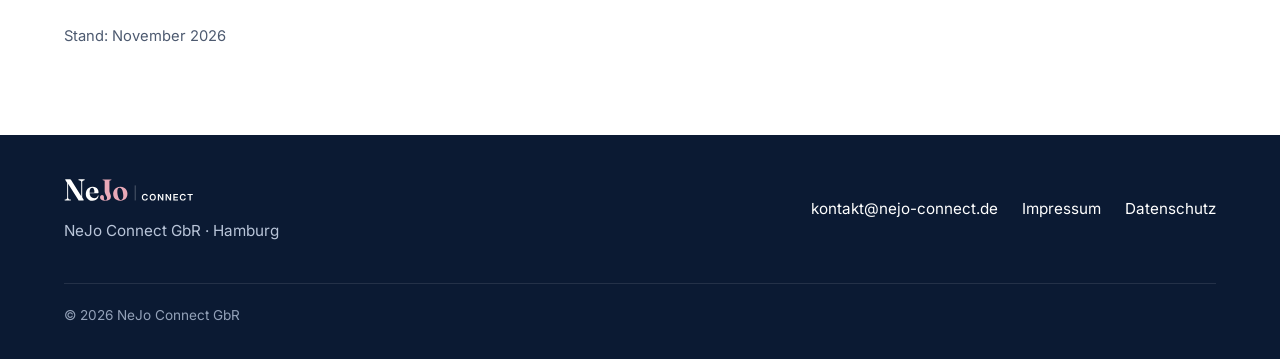
==== commit 5aec12d6: "Menüpunkt Referenzen ergänzen und Suchmaschinen vorerst ausschließen Neuer Abschnitt „Referenzen“ (v" ====
--- a/datenschutz.html
+++ b/datenschutz.html
@@ -3,6 +3,8 @@
 <head>
   <meta charset="utf-8">
   <meta name="viewport" content="width=device-width, initial-scale=1">
+  <!-- Suchmaschinen ausschließen, solange die Seite im Aufbau ist. Zum offiziellen Start entfernen. -->
+  <meta name="robots" content="noindex, nofollow">
   <title>Datenschutz – NeJo Connect</title>
   <meta name="description" content="Datenschutzerklärung der NeJo Connect GbR, Hamburg.">
   <meta name="theme-color" content="#14305c">
@@ -31,6 +33,7 @@
           <li><a href="index.html#angebot">Angebot</a></li>
           <li><a href="index.html#warum-wir">Warum wir</a></li>
           <li><a href="index.html#ueber-uns">Über uns</a></li>
+          <li><a href="index.html#referenzen">Referenzen</a></li>
           <li><a href="index.html#stimmen">Stimmen</a></li>
           <li><a class="btn btn-primary" href="index.html#kontakt">Kontakt</a></li>
         </ul>
--- a/assets/css/style.css
+++ b/assets/css/style.css
@@ -561,7 +561,7 @@
 .testimonial blockquote { margin: 0 0 1rem; font-family: var(--font-head); font-size: 1.2rem; line-height: 1.45; color: var(--navy-800); }
 .testimonial figcaption { color: var(--muted); font-size: 0.95rem; }
 
-.testimonial-empty {
+.empty-state {
   display: flex;
   gap: 1.25rem;
   align-items: flex-start;
@@ -571,9 +571,9 @@
   background: rgb(255 255 255 / 0.6);
   max-width: 46rem;
 }
-.testimonial-empty svg { flex: none; width: 2.5rem; height: 2.5rem; color: var(--wine-700); }
-.testimonial-empty p { color: var(--muted); }
-.testimonial-empty strong { display: block; margin-bottom: 0.25rem; font-family: var(--font-head); font-size: 1.25rem; font-weight: 600; color: var(--navy-800); }
+.empty-state svg { flex: none; width: 2.5rem; height: 2.5rem; color: var(--wine-700); }
+.empty-state p { color: var(--muted); }
+.empty-state strong { display: block; margin-bottom: 0.25rem; font-family: var(--font-head); font-size: 1.25rem; font-weight: 600; color: var(--navy-800); }
 
 /* ---------- Kontakt ---------- */
 .section-contact {
